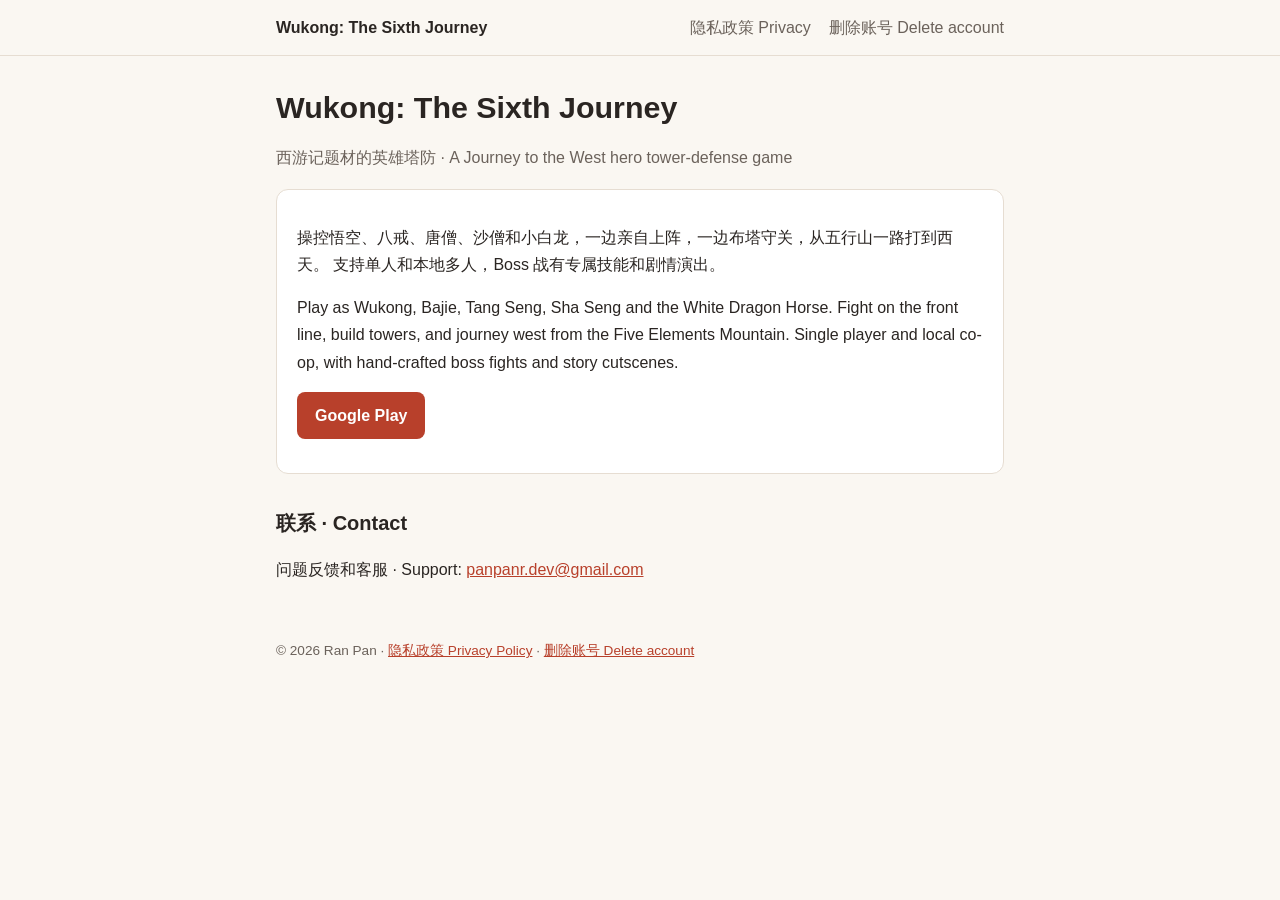
==== index.html @ a60f8835 "Add game site: home, privacy policy, account deletion Co-Authored-By: Claude Opus 5.5 <noreply@anthr" ====
<!doctype html>
<html lang="zh-CN">
<head>
<meta charset="utf-8">
<meta name="viewport" content="width=device-width, initial-scale=1">
<title>Wukong: The Sixth Journey</title>
<meta name="description" content="西游记题材的三人英雄塔防游戏 · A Journey to the West hero tower-defense game.">
<link rel="stylesheet" href="style.css">
</head>
<body>
<header class="site"><nav>
  <a class="brand" href="index.html">Wukong: The Sixth Journey</a>
  <a href="privacy.html">隐私政策 Privacy</a>
  <a href="delete-account.html">删除账号 Delete account</a>
</nav></header>
<main>
  <h1>Wukong: The Sixth Journey</h1>
  <p class="muted">西游记题材的英雄塔防 · A Journey to the West hero tower-defense game</p>

  <div class="card">
    <p>操控悟空、八戒、唐僧、沙僧和小白龙，一边亲自上阵，一边布塔守关，从五行山一路打到西天。
    支持单人和本地多人，Boss 战有专属技能和剧情演出。</p>
    <p>Play as Wukong, Bajie, Tang Seng, Sha Seng and the White Dragon Horse. Fight on the front line,
    build towers, and journey west from the Five Elements Mountain. Single player and local co-op,
    with hand-crafted boss fights and story cutscenes.</p>
    <p><a class="btn" href="https://play.google.com/store/apps/details?id=com.wukongdefense.journey">Google Play</a></p>
  </div>

  <h2>联系 · Contact</h2>
  <p>问题反馈和客服 · Support: <a href="mailto:panpanr.dev@gmail.com">panpanr.dev@gmail.com</a></p>

  <footer>© 2026 Ran Pan ·
    <a href="privacy.html">隐私政策 Privacy Policy</a> ·
    <a href="delete-account.html">删除账号 Delete account</a></footer>
</main>
</body>
</html>
---- style.css ----
:root {
  --bg: #faf7f2;
  --fg: #2a2522;
  --muted: #6b625b;
  --accent: #b8402b;
  --card: #ffffff;
  --line: #e6ddd2;
}
@media (prefers-color-scheme: dark) {
  :root {
    --bg: #17130f;
    --fg: #ece6de;
    --muted: #a99d91;
    --accent: #e0745c;
    --card: #221c17;
    --line: #3a3029;
  }
}
* { box-sizing: border-box; }
body {
  margin: 0;
  background: var(--bg);
  color: var(--fg);
  font: 16px/1.7 -apple-system, "Segoe UI", "PingFang SC", "Microsoft YaHei", sans-serif;
}
main { max-width: 760px; margin: 0 auto; padding: 32px 16px 64px; }
header.site { border-bottom: 1px solid var(--line); }
header.site nav {
  max-width: 760px; margin: 0 auto; padding: 14px 16px;
  display: flex; gap: 18px; flex-wrap: wrap; align-items: center;
}
header.site .brand { font-weight: 700; color: var(--fg); text-decoration: none; margin-right: auto; }
nav a { color: var(--muted); text-decoration: none; }
nav a:hover, a { color: var(--accent); }
h1 { font-size: 1.9rem; line-height: 1.3; margin: 0 0 8px; }
h2 { font-size: 1.25rem; margin: 32px 0 8px; }
h3 { font-size: 1.05rem; margin: 20px 0 4px; }
.muted { color: var(--muted); }
.card {
  background: var(--card); border: 1px solid var(--line); border-radius: 12px;
  padding: 18px 20px; margin: 18px 0;
}
.lang { border-top: 2px solid var(--line); margin-top: 48px; padding-top: 8px; }
table { border-collapse: collapse; width: 100%; margin: 12px 0; font-size: 0.95rem; }
th, td { text-align: left; border-bottom: 1px solid var(--line); padding: 8px 6px; vertical-align: top; }
.btn {
  display: inline-block; background: var(--accent); color: #fff; text-decoration: none;
  padding: 10px 18px; border-radius: 8px; font-weight: 600;
}
footer { color: var(--muted); font-size: 0.85rem; margin-top: 56px; }
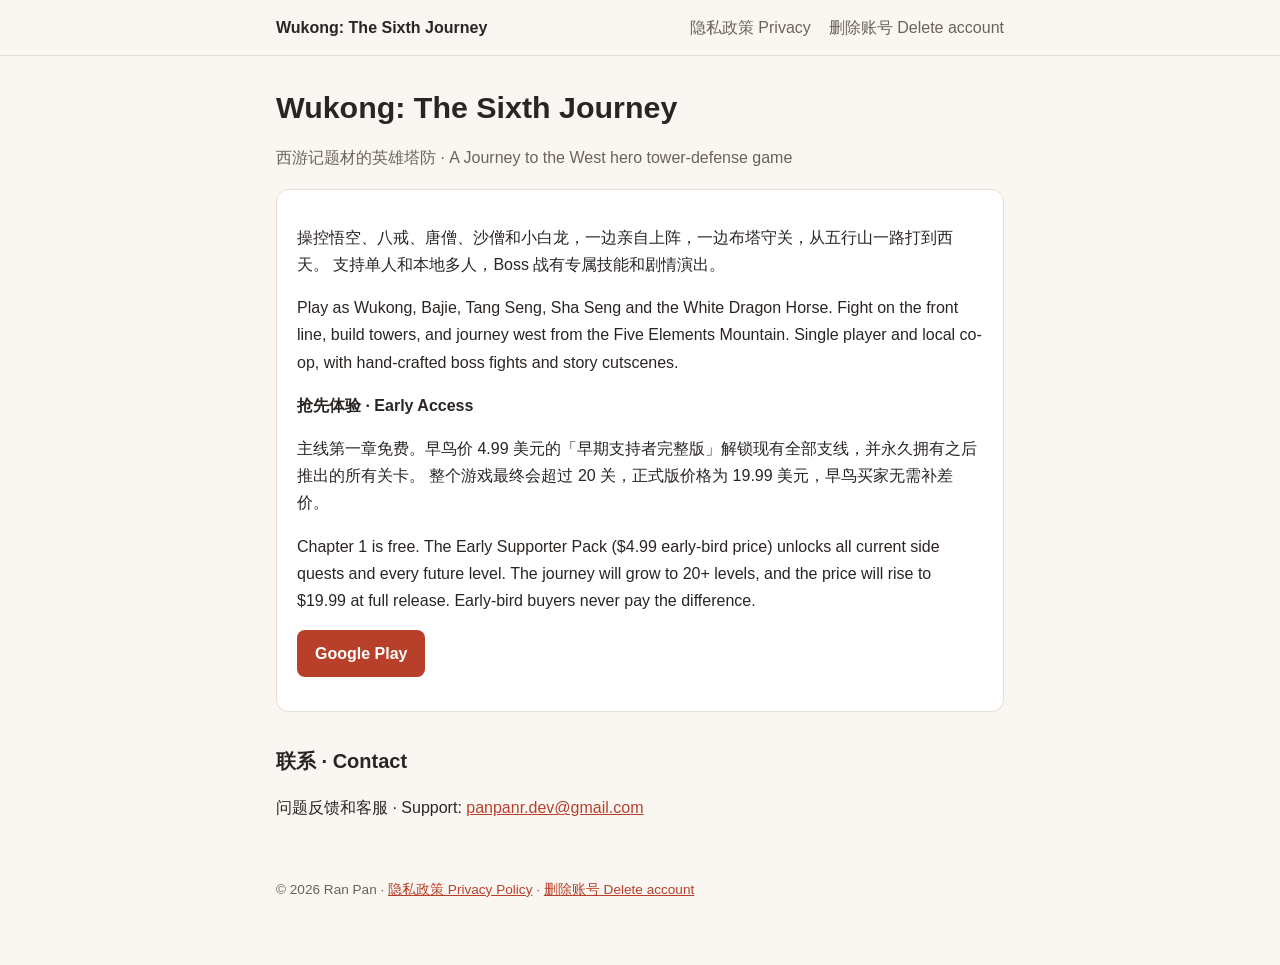
==== commit 3a587aee: "Homepage: early access and early-bird pricing Co-Authored-By: Claude Opus 5.5 <noreply@anthropic.com" ====
--- a/index.html
+++ b/index.html
@@ -23,6 +23,12 @@
     <p>Play as Wukong, Bajie, Tang Seng, Sha Seng and the White Dragon Horse. Fight on the front line,
     build towers, and journey west from the Five Elements Mountain. Single player and local co-op,
     with hand-crafted boss fights and story cutscenes.</p>
+    <p><strong>抢先体验 · Early Access</strong></p>
+    <p>主线第一章免费。早鸟价 4.99 美元的「早期支持者完整版」解锁现有全部支线，并永久拥有之后推出的所有关卡。
+    整个游戏最终会超过 20 关，正式版价格为 19.99 美元，早鸟买家无需补差价。</p>
+    <p>Chapter 1 is free. The Early Supporter Pack ($4.99 early-bird price) unlocks all current side quests and every
+    future level. The journey will grow to 20+ levels, and the price will rise to $19.99 at full release.
+    Early-bird buyers never pay the difference.</p>
     <p><a class="btn" href="https://play.google.com/store/apps/details?id=com.wukongdefense.journey">Google Play</a></p>
   </div>
 
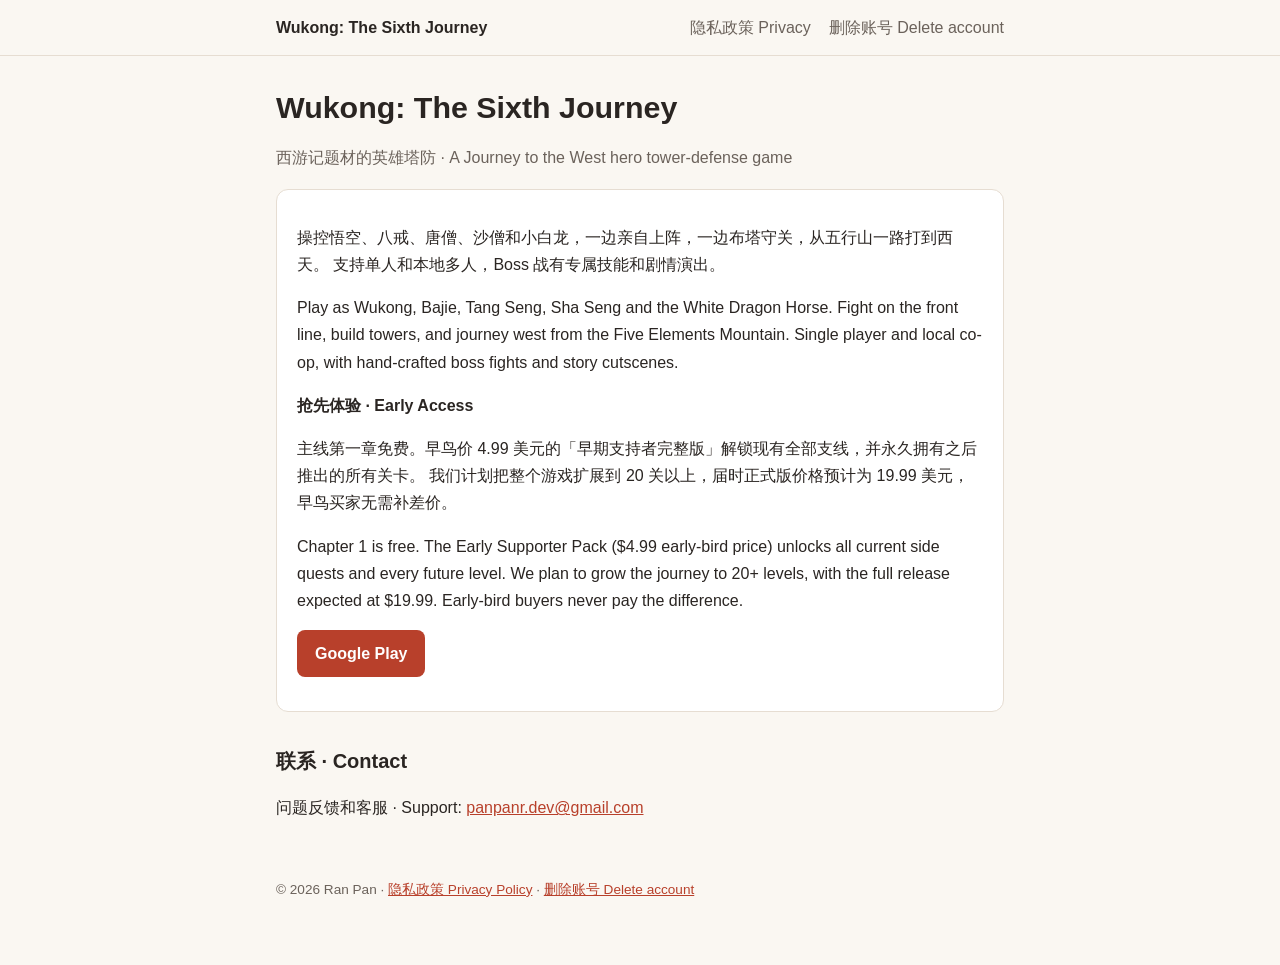
==== commit ab64e0bc: "Homepage: early-bird wording as a plan, not a promise Co-Authored-By: Claude Opus 5.5 <noreply@anthr" ====
--- a/index.html
+++ b/index.html
@@ -25,9 +25,9 @@
     with hand-crafted boss fights and story cutscenes.</p>
     <p><strong>抢先体验 · Early Access</strong></p>
     <p>主线第一章免费。早鸟价 4.99 美元的「早期支持者完整版」解锁现有全部支线，并永久拥有之后推出的所有关卡。
-    整个游戏最终会超过 20 关，正式版价格为 19.99 美元，早鸟买家无需补差价。</p>
+    我们计划把整个游戏扩展到 20 关以上，届时正式版价格预计为 19.99 美元，早鸟买家无需补差价。</p>
     <p>Chapter 1 is free. The Early Supporter Pack ($4.99 early-bird price) unlocks all current side quests and every
-    future level. The journey will grow to 20+ levels, and the price will rise to $19.99 at full release.
+    future level. We plan to grow the journey to 20+ levels, with the full release expected at $19.99.
     Early-bird buyers never pay the difference.</p>
     <p><a class="btn" href="https://play.google.com/store/apps/details?id=com.wukongdefense.journey">Google Play</a></p>
   </div>
